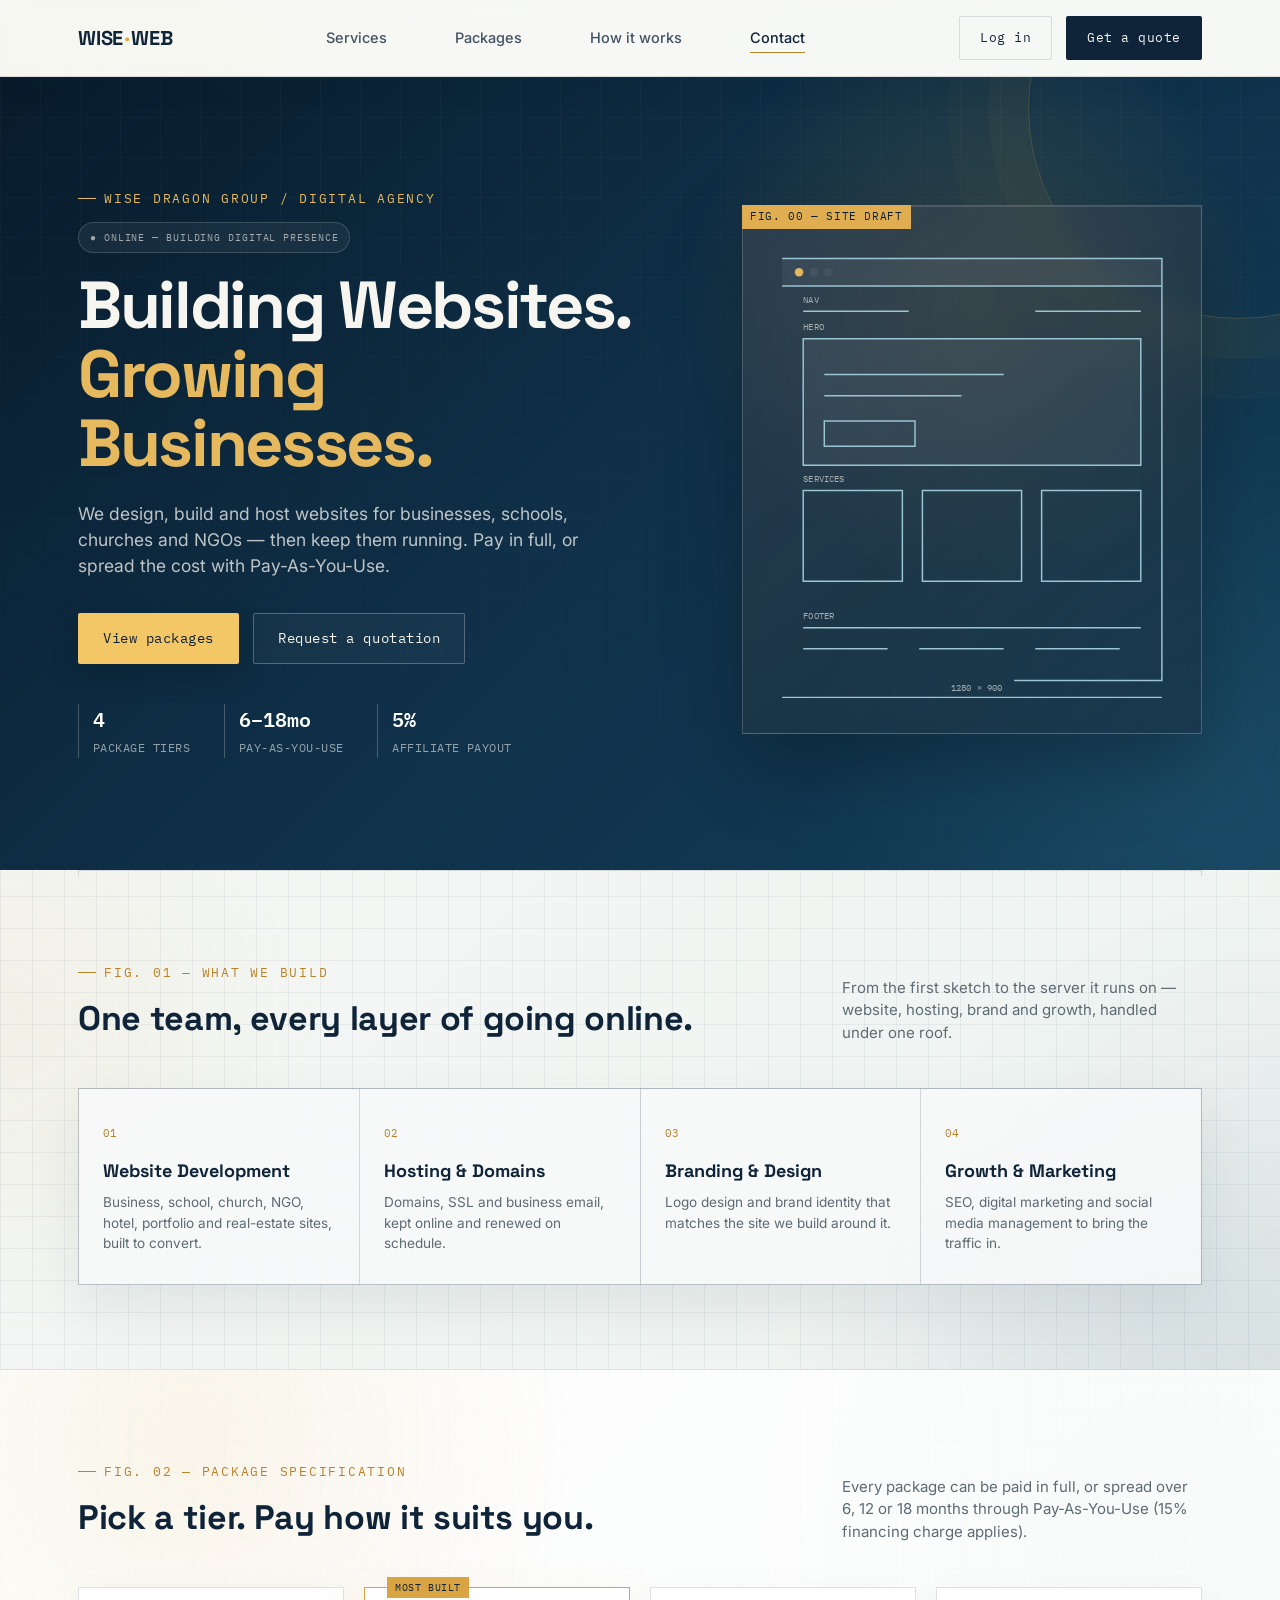
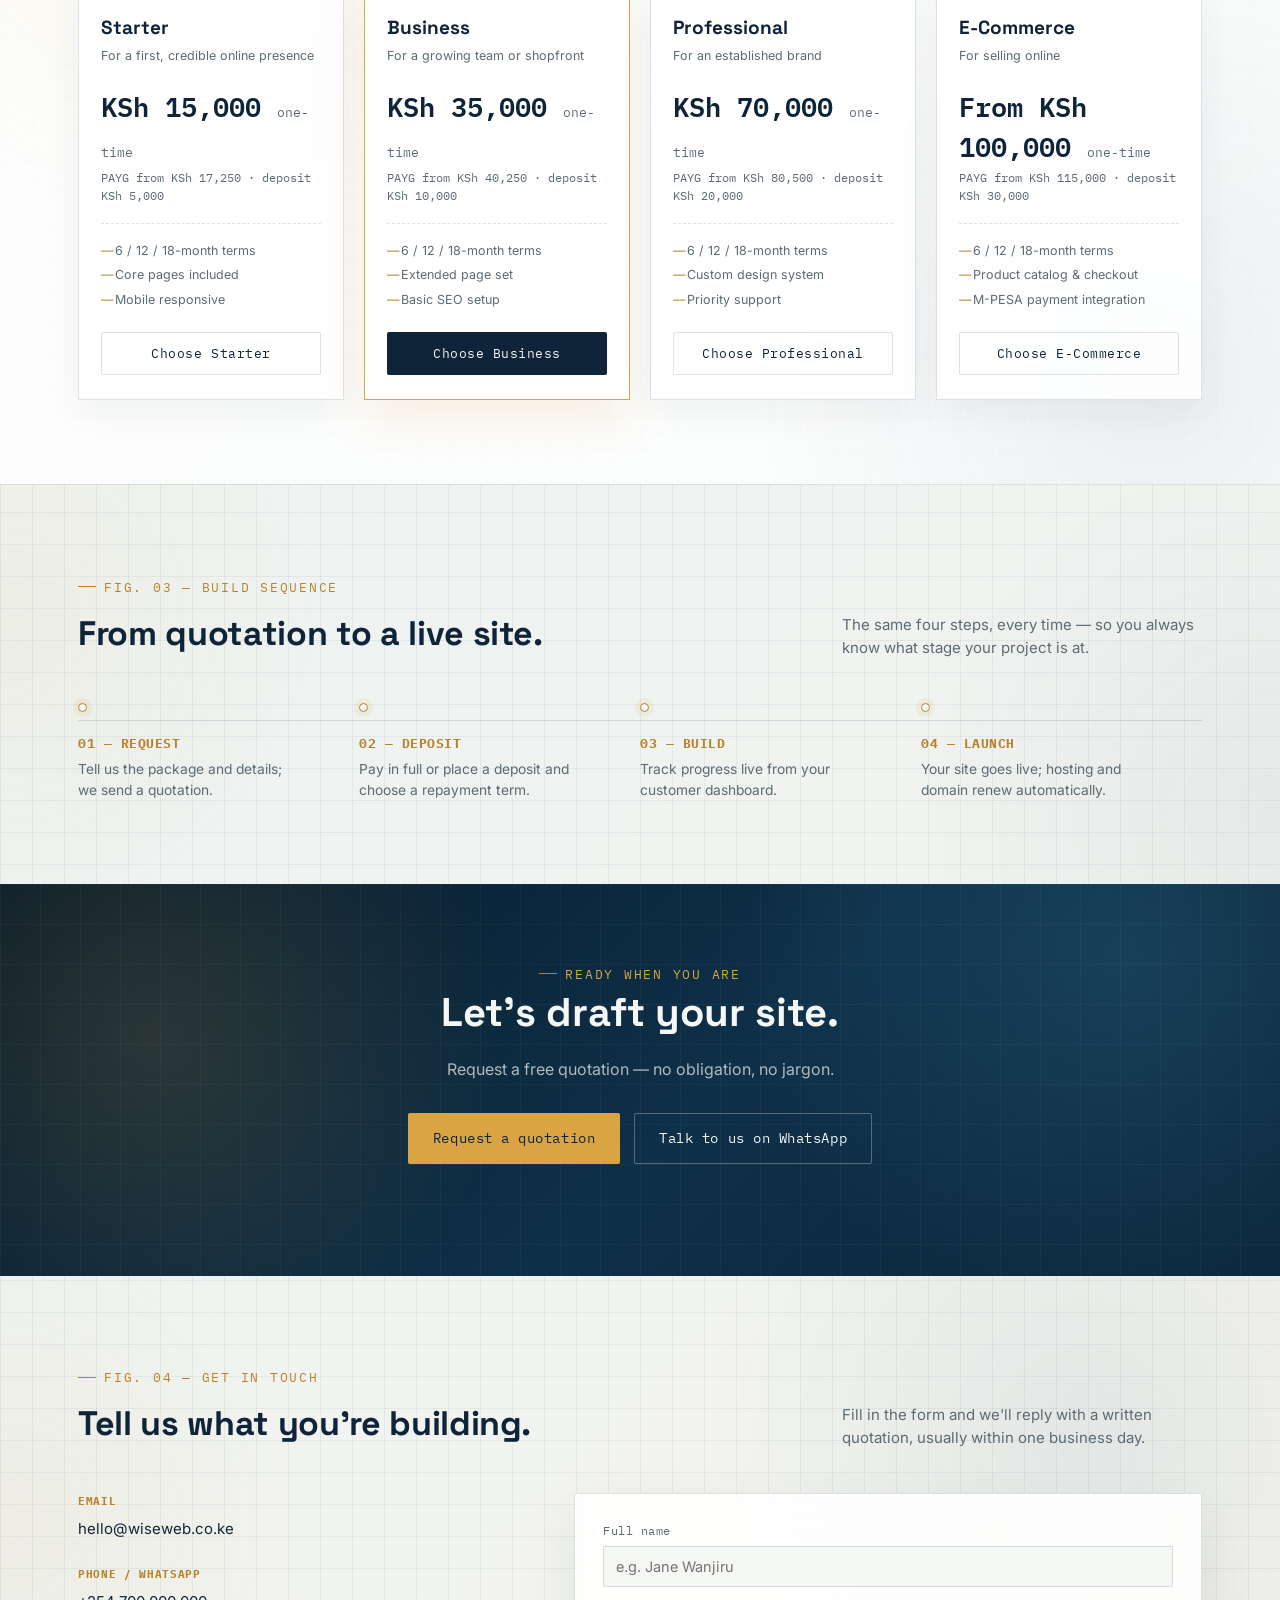
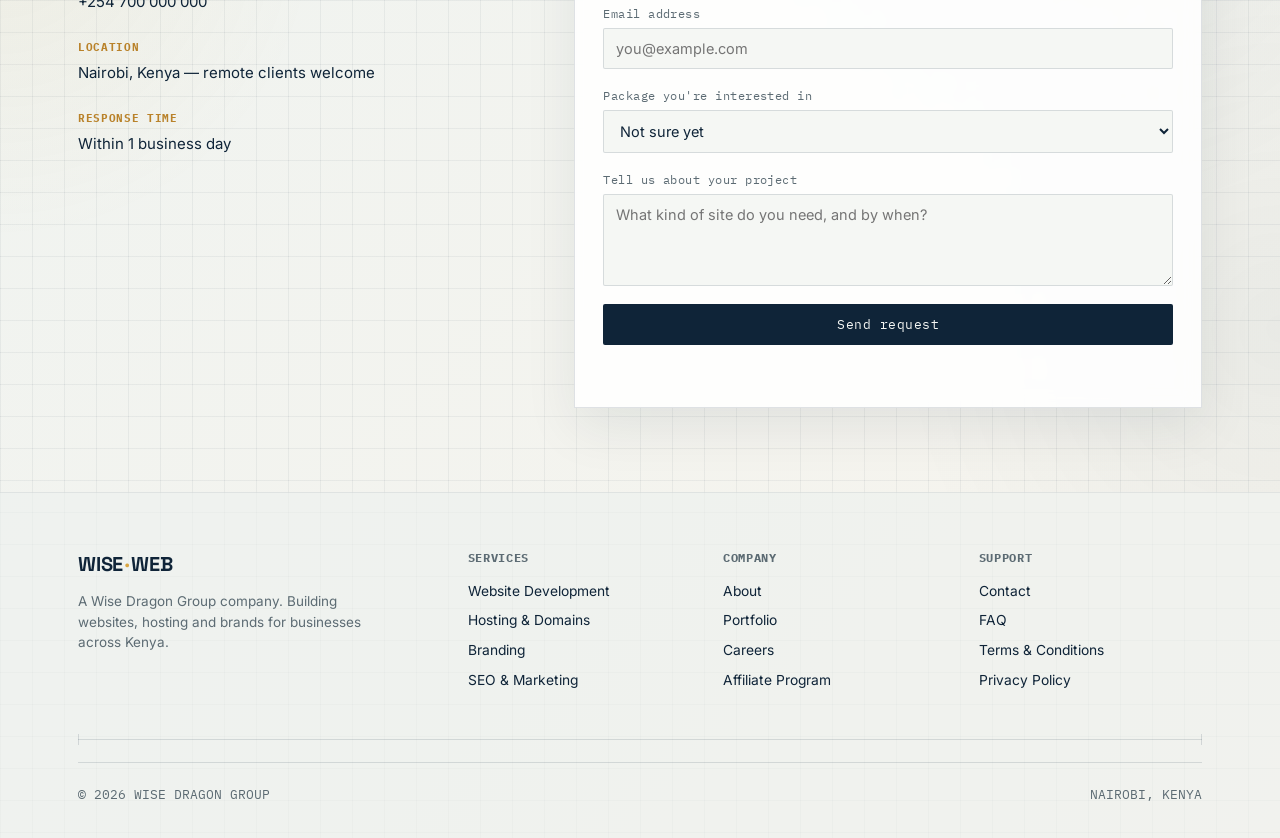
==== index.html @ f644ef97 "Initial WiseWeb website" ====
<!DOCTYPE html>
<html lang="en">
<head>
<meta charset="UTF-8">
<meta name="viewport" content="width=device-width, initial-scale=1.0">
<title>Wise Web — Building Websites. Growing Businesses.</title>
<meta name="description" content="Wise Web builds websites, hosting, branding and digital services for businesses, schools, churches and NGOs — with flexible Pay-As-You-Use plans.">
<meta name="theme-color" content="#0F2438">
<meta property="og:title" content="Wise Web — Building Websites. Growing Businesses.">
<meta property="og:description" content="Websites, hosting, branding and digital marketing — pay in full or spread the cost with Pay-As-You-Use.">
<meta property="og:type" content="website">
<link rel="icon" href="data:image/svg+xml,%3Csvg xmlns='http://www.w3.org/2000/svg' viewBox='0 0 32 32'%3E%3Crect width='32' height='32' fill='%230F2438'/%3E%3Ctext x='16' y='22' font-family='monospace' font-size='16' fill='%23D9A441' text-anchor='middle'%3EW%3C/text%3E%3C/svg%3E">
<link rel="preconnect" href="https://fonts.googleapis.com">
<link href="https://fonts.googleapis.com/css2?family=Space+Grotesk:wght@500;700&family=Inter:wght@400;500;600&family=IBM+Plex+Mono:wght@400;500;600&display=swap" rel="stylesheet">
<link rel="stylesheet" href="styles.css">
<style>
.hero-badge {
  display: inline-flex;
  align-items: center;
  gap: 8px;
  margin-top: 14px;
  padding: 7px 11px;
  border: 1px solid rgba(247,245,239,0.16);
  border-radius: 999px;
  background: rgba(255,255,255,0.055);
  color: rgba(247,245,239,0.62);
  font-family: var(--font-mono);
  font-size: 10px;
  letter-spacing: 0.09em;
}
.hero-badge::first-letter { color: #e6b95e; }
</style>
</head>
<body>

<a class="skip-link" href="#main">Skip to content</a>

<!-- ===================== NAV ===================== -->
<header class="nav">
  <div class="wrap">
    <a href="#" class="logo">WISE<span class="dot">·</span>WEB</a>
    <nav class="nav-links" id="navLinks">
      <a href="#services" data-nav>Services</a>
      <a href="#packages" data-nav>Packages</a>
      <a href="#process" data-nav>How it works</a>
      <a href="#contact" data-nav>Contact</a>
    </nav>
    <div style="display:flex; align-items:center; gap:14px;">
      <a href="auth/login.html" class="btn btn-ghost">Log in</a>

      <a href="#packages" class="btn btn-primary">Get a quote</a>
      <button class="nav-toggle" id="navToggle" aria-label="Open menu" aria-expanded="false"><span></span><span></span><span></span></button>
    </div>
  </div>
</header>

<main id="main">

<!-- ===================== HERO ===================== -->
<section class="hero">
  <div class="wrap">
    <div class="hero-copy">
      <span class="eyebrow">Wise Dragon Group / Digital Agency</span>
      <div class="hero-badge" aria-label="Wise Web digital agency">● ONLINE — BUILDING DIGITAL PRESENCE</div>
      <h1>Building Websites.<br><em>Growing Businesses.</em></h1>
      <p class="lede">We design, build and host websites for businesses, schools, churches and NGOs — then keep them running. Pay in full, or spread the cost with Pay-As-You-Use.</p>
      <div class="hero-ctas">
        <a href="#packages" class="btn btn-primary">View packages</a>
        <a href="#contact" class="btn btn-ghost">Request a quotation</a>
      </div>
      <div class="hero-stats">
        <div><span class="num">4</span><span class="lbl">PACKAGE TIERS</span></div>
        <div><span class="num">6–18mo</span><span class="lbl">PAY-AS-YOU-USE</span></div>
        <div><span class="num">5%</span><span class="lbl">AFFILIATE PAYOUT</span></div>
      </div>
    </div>

    <div class="blueprint">
      <span class="tag">FIG. 00 — SITE DRAFT</span>
      <svg viewBox="0 0 400 460" xmlns="http://www.w3.org/2000/svg">
        <!-- browser chrome -->
        <rect class="bp-fill" x="20" y="30" width="360" height="26" />
        <circle class="bp-accent" cx="36" cy="43" r="4" />
        <circle class="bp-fill" cx="50" cy="43" r="4" />
        <circle class="bp-fill" cx="64" cy="43" r="4" />
        <rect class="bp-line" x="20" y="30" width="360" height="400" />
        <line class="bp-line" x1="20" y1="56" x2="380" y2="56" />

        <!-- nav -->
        <line class="bp-line" x1="40" y1="80" x2="140" y2="80" />
        <line class="bp-line" x1="260" y1="80" x2="360" y2="80" />
        <text class="bp-label" x="40" y="72">NAV</text>

        <!-- hero block -->
        <rect class="bp-fill" x="40" y="106" width="320" height="120" />
        <rect class="bp-line" x="40" y="106" width="320" height="120" />
        <line class="bp-line" x1="60" y1="140" x2="230" y2="140" />
        <line class="bp-line" x1="60" y1="160" x2="190" y2="160" />
        <rect class="bp-line" x="60" y="184" width="86" height="24" />
        <text class="bp-label" x="40" y="98">HERO</text>

        <!-- three cards -->
        <rect class="bp-line" x="40" y="250" width="94" height="86" />
        <rect class="bp-line" x="153" y="250" width="94" height="86" />
        <rect class="bp-line" x="266" y="250" width="94" height="86" />
        <text class="bp-label" x="40" y="242">SERVICES</text>

        <!-- footer -->
        <line class="bp-line" x1="40" y1="380" x2="360" y2="380" />
        <line class="bp-line" x1="40" y1="400" x2="120" y2="400" />
        <line class="bp-line" x1="150" y1="400" x2="230" y2="400" />
        <line class="bp-line" x1="260" y1="400" x2="340" y2="400" />
        <text class="bp-label" x="40" y="372">FOOTER</text>

        <!-- dimension line -->
        <line class="bp-line" x1="20" y1="446" x2="380" y2="446" />
        <text class="bp-label" x="180" y="440">1280 × 900</text>
      </svg>
    </div>
  </div>
</section>

<div class="wrap"><div class="dim-line"></div></div>

<!-- ===================== SERVICES — FIG.01 ===================== -->
<section class="block" id="services">
  <div class="wrap">
    <div class="block-head">
      <div>
        <span class="eyebrow">FIG. 01 — What we build</span>
        <h2>One team, every layer of going online.</h2>
      </div>
      <p>From the first sketch to the server it runs on — website, hosting, brand and growth, handled under one roof.</p>
    </div>

    <div class="svc-grid">
      <div class="svc-card">
        <span class="idx">01</span>
        <h3>Website Development</h3>
        <p>Business, school, church, NGO, hotel, portfolio and real-estate sites, built to convert.</p>
      </div>
      <div class="svc-card">
        <span class="idx">02</span>
        <h3>Hosting & Domains</h3>
        <p>Domains, SSL and business email, kept online and renewed on schedule.</p>
      </div>
      <div class="svc-card">
        <span class="idx">03</span>
        <h3>Branding & Design</h3>
        <p>Logo design and brand identity that matches the site we build around it.</p>
      </div>
      <div class="svc-card">
        <span class="idx">04</span>
        <h3>Growth & Marketing</h3>
        <p>SEO, digital marketing and social media management to bring the traffic in.</p>
      </div>
    </div>
  </div>
</section>

<!-- ===================== PACKAGES — FIG.02 ===================== -->
<section class="block" id="packages" style="background:var(--paper-raised); border-top:1px solid var(--grid-line-strong); border-bottom:1px solid var(--grid-line-strong);">
  <div class="wrap">
    <div class="block-head">
      <div>
        <span class="eyebrow">FIG. 02 — Package specification</span>
        <h2>Pick a tier. Pay how it suits you.</h2>
      </div>
      <p>Every package can be paid in full, or spread over 6, 12 or 18 months through Pay-As-You-Use (15% financing charge applies).</p>
    </div>

    <div class="pkg-grid">
      <div class="pkg-card">
        <h3>Starter</h3>
        <p class="pkg-tagline">For a first, credible online presence</p>
        <div class="pkg-price">KSh 15,000 <small>one-time</small></div>
        <div class="pkg-payg">PAYG from KSh 17,250 · deposit KSh 5,000</div>
        <ul class="pkg-terms">
          <li>6 / 12 / 18-month terms</li>
          <li>Core pages included</li>
          <li>Mobile responsive</li>
        </ul>
        <a href="#contact" class="btn btn-ghost">Choose Starter</a>
      </div>

      <div class="pkg-card is-featured">
        <h3>Business</h3>
        <p class="pkg-tagline">For a growing team or shopfront</p>
        <div class="pkg-price">KSh 35,000 <small>one-time</small></div>
        <div class="pkg-payg">PAYG from KSh 40,250 · deposit KSh 10,000</div>
        <ul class="pkg-terms">
          <li>6 / 12 / 18-month terms</li>
          <li>Extended page set</li>
          <li>Basic SEO setup</li>
        </ul>
        <a href="#contact" class="btn btn-primary">Choose Business</a>
      </div>

      <div class="pkg-card">
        <h3>Professional</h3>
        <p class="pkg-tagline">For an established brand</p>
        <div class="pkg-price">KSh 70,000 <small>one-time</small></div>
        <div class="pkg-payg">PAYG from KSh 80,500 · deposit KSh 20,000</div>
        <ul class="pkg-terms">
          <li>6 / 12 / 18-month terms</li>
          <li>Custom design system</li>
          <li>Priority support</li>
        </ul>
        <a href="#contact" class="btn btn-ghost">Choose Professional</a>
      </div>

      <div class="pkg-card">
        <h3>E-Commerce</h3>
        <p class="pkg-tagline">For selling online</p>
        <div class="pkg-price">From KSh 100,000 <small>one-time</small></div>
        <div class="pkg-payg">PAYG from KSh 115,000 · deposit KSh 30,000</div>
        <ul class="pkg-terms">
          <li>6 / 12 / 18-month terms</li>
          <li>Product catalog & checkout</li>
          <li>M-PESA payment integration</li>
        </ul>
        <a href="#contact" class="btn btn-ghost">Choose E-Commerce</a>
      </div>
    </div>
  </div>
</section>

<!-- ===================== PROCESS — FIG.03 ===================== -->
<section class="block" id="process">
  <div class="wrap">
    <div class="block-head">
      <div>
        <span class="eyebrow">FIG. 03 — Build sequence</span>
        <h2>From quotation to a live site.</h2>
      </div>
      <p>The same four steps, every time — so you always know what stage your project is at.</p>
    </div>

    <div class="process">
      <div class="p-step">
        <div class="node"></div>
        <h4>01 — REQUEST</h4>
        <p>Tell us the package and details; we send a quotation.</p>
      </div>
      <div class="p-step">
        <div class="node"></div>
        <h4>02 — DEPOSIT</h4>
        <p>Pay in full or place a deposit and choose a repayment term.</p>
      </div>
      <div class="p-step">
        <div class="node"></div>
        <h4>03 — BUILD</h4>
        <p>Track progress live from your customer dashboard.</p>
      </div>
      <div class="p-step">
        <div class="node"></div>
        <h4>04 — LAUNCH</h4>
        <p>Your site goes live; hosting and domain renew automatically.</p>
      </div>
    </div>
  </div>
</section>

<!-- ===================== CTA BAND ===================== -->
<section class="cta-band">
  <div class="wrap">
    <span class="eyebrow" style="color:var(--gold);">Ready when you are</span>
    <h2>Let's draft your site.</h2>
    <p>Request a free quotation — no obligation, no jargon.</p>
    <div class="hero-ctas">
      <a href="#contact" class="btn btn-primary">Request a quotation</a>
      <a href="https://wa.me/254700000000" class="btn btn-ghost" target="_blank" rel="noopener">Talk to us on WhatsApp</a>
    </div>
  </div>
</section>

<!-- ===================== CONTACT — FIG.04 ===================== -->
<section class="block" id="contact">
  <div class="wrap">
    <div class="block-head">
      <div>
        <span class="eyebrow">FIG. 04 — Get in touch</span>
        <h2>Tell us what you're building.</h2>
      </div>
      <p>Fill in the form and we'll reply with a written quotation, usually within one business day.</p>
    </div>

    <div class="contact-grid">
      <div class="contact-info">
        <div class="info-row">
          <h5>EMAIL</h5>
          <a href="mailto:hello@wiseweb.co.ke">hello@wiseweb.co.ke</a>
        </div>
        <div class="info-row">
          <h5>PHONE / WHATSAPP</h5>
          <a href="tel:+254700000000">+254 700 000 000</a>
        </div>
        <div class="info-row">
          <h5>LOCATION</h5>
          <p>Nairobi, Kenya — remote clients welcome</p>
        </div>
        <div class="info-row">
          <h5>RESPONSE TIME</h5>
          <p>Within 1 business day</p>
        </div>
      </div>

      <form class="contact-form" id="contactForm" novalidate>
        <div class="field">
          <label for="name">Full name</label>
          <input type="text" id="name" name="name" placeholder="e.g. Jane Wanjiru" required autocomplete="name">
        </div>
        <div class="field">
          <label for="email">Email address</label>
          <input type="email" id="email" name="email" placeholder="you@example.com" required autocomplete="email">
        </div>
        <div class="field">
          <label for="package">Package you're interested in</label>
          <select id="package" name="package">
            <option value="">Not sure yet</option>
            <option>Starter</option>
            <option>Business</option>
            <option>Professional</option>
            <option>E-Commerce</option>
          </select>
        </div>
        <div class="field">
          <label for="message">Tell us about your project</label>
          <textarea id="message" name="message" placeholder="What kind of site do you need, and by when?" rows="4" required></textarea>
        </div>
        <button type="submit" class="btn btn-primary" style="width:100%; justify-content:center;">Send request</button>
        <p class="form-note" id="formNote" role="status" aria-live="polite"></p>
      </form>
    </div>
  </div>
</section>

</main>

<!-- ===================== FOOTER ===================== -->
<footer>
  <div class="wrap">
    <div class="foot-grid">
      <div class="foot-brand">
        <a href="#" class="logo">WISE<span class="dot">·</span>WEB</a>
        <p>A Wise Dragon Group company. Building websites, hosting and brands for businesses across Kenya.</p>
      </div>
      <div class="foot-col">
        <h5>SERVICES</h5>
        <ul>
          <li><a href="#services">Website Development</a></li>
          <li><a href="#services">Hosting & Domains</a></li>
          <li><a href="#services">Branding</a></li>
          <li><a href="#services">SEO & Marketing</a></li>
        </ul>
      </div>
      <div class="foot-col">
        <h5>COMPANY</h5>
        <ul>
          <li><a href="#">About</a></li>
          <li><a href="#">Portfolio</a></li>
          <li><a href="#">Careers</a></li>
          <li><a href="#">Affiliate Program</a></li>
        </ul>
      </div>
      <div class="foot-col">
        <h5>SUPPORT</h5>
        <ul>
          <li><a href="#contact">Contact</a></li>
          <li><a href="#">FAQ</a></li>
          <li><a href="#">Terms & Conditions</a></li>
          <li><a href="#">Privacy Policy</a></li>
        </ul>
      </div>
    </div>
    <div class="dim-line"></div>
    <div class="foot-bottom" style="margin-top:22px;">
      <span>© <span id="year">2026</span> WISE DRAGON GROUP</span>
      <span>NAIROBI, KENYA</span>
    </div>
  </div>
</footer>

<script src="script.js"></script>
</body>
</html>
---- styles.css ----
/* ==========================================================================
   Wise Web — Design Tokens
   Concept: the agency's own promise ("Building Websites") rendered as a
   literal architectural blueprint — grid paper, dimension lines, drafting
   annotations. Numbered FIG. markers are load-bearing here: they label the
   actual build sequence a client goes through, not decoration.
   ========================================================================== */

:root {
  --ink: #0F2438;
  --blueprint: #1B4965;
  --paper: #F7F5EF;
  --paper-raised: #FFFFFF;
  --grid-line: rgba(15, 36, 56, 0.09);
  --grid-line-strong: rgba(15, 36, 56, 0.16);
  --gold: #D9A441;
  --gold-deep: #B9822A;
  --slate: #5C6B73;

  --font-display: 'Space Grotesk', 'Segoe UI', sans-serif;
  --font-body: 'Inter', 'Segoe UI', sans-serif;
  --font-mono: 'IBM Plex Mono', 'Courier New', monospace;

  --max-w: 1180px;
  --radius: 2px;
}

* { box-sizing: border-box; margin: 0; padding: 0; }

html { scroll-behavior: smooth; }

body {
  font-family: var(--font-body);
  color: var(--ink);
  background:
    linear-gradient(var(--grid-line) 1px, transparent 1px) 0 0 / 32px 32px,
    linear-gradient(90deg, var(--grid-line) 1px, transparent 1px) 0 0 / 32px 32px,
    var(--paper);
  line-height: 1.5;
  -webkit-font-smoothing: antialiased;
}

@media (prefers-reduced-motion: reduce) {
  html { scroll-behavior: auto; }
  * { animation-duration: 0.01ms !important; animation-iteration-count: 1 !important; transition-duration: 0.01ms !important; }
}

a { color: inherit; text-decoration: none; }
img, svg { display: block; max-width: 100%; }

:focus-visible {
  outline: 2px solid var(--gold-deep);
  outline-offset: 2px;
}

.skip-link {
  position: absolute;
  left: 12px;
  top: -60px;
  background: var(--ink);
  color: var(--paper);
  padding: 10px 16px;
  font-family: var(--font-mono);
  font-size: 13px;
  z-index: 100;
  transition: top 0.2s ease;
}
.skip-link:focus { top: 12px; }

.wrap {
  max-width: var(--max-w);
  margin: 0 auto;
  padding: 0 28px;
}

/* --- eyebrow / mono labels ------------------------------------------- */
.eyebrow {
  font-family: var(--font-mono);
  font-size: 12.5px;
  letter-spacing: 0.14em;
  text-transform: uppercase;
  color: var(--gold-deep);
  display: inline-flex;
  align-items: center;
  gap: 8px;
}
.eyebrow::before {
  content: "";
  width: 18px;
  height: 1px;
  background: var(--gold-deep);
}

/* --- dimension-line divider -------------------------------------------
   Standing in for a plain <hr>: a drafting dimension line with tick marks,
   used only between real section boundaries.
------------------------------------------------------------------------- */
.dim-line {
  position: relative;
  height: 1px;
  background: var(--grid-line-strong);
  margin: 0 auto;
}
.dim-line::before, .dim-line::after {
  content: "";
  position: absolute;
  top: -5px;
  width: 1px;
  height: 11px;
  background: var(--grid-line-strong);
}
.dim-line::before { left: 0; }
.dim-line::after { right: 0; }

/* ==========================================================================
   Nav
   ========================================================================== */
.nav {
  position: sticky;
  top: 0;
  z-index: 50;
  background: rgba(247, 245, 239, 0.88);
  backdrop-filter: blur(8px);
  border-bottom: 1px solid var(--grid-line-strong);
}
.nav .wrap {
  display: flex;
  align-items: center;
  justify-content: space-between;
  height: 76px;
}
.logo {
  font-family: var(--font-display);
  font-weight: 700;
  font-size: 20px;
  letter-spacing: -0.01em;
  display: flex;
  align-items: baseline;
  gap: 2px;
}
.logo .dot { color: var(--gold); }

.nav-links {
  display: flex;
  gap: 34px;
  font-size: 14.5px;
  font-weight: 500;
}
.nav-links a {
  position: relative;
  padding: 4px 0;
  color: var(--ink);
  opacity: 0.78;
  transition: opacity 0.2s ease;
}
.nav-links a:not(:last-child) { margin-right: 34px; }
.nav-links a:hover { opacity: 1; }
.nav-links a::after {
  content: "";
  position: absolute;
  left: 0; bottom: 0;
  width: 0%;
  height: 1px;
  background: var(--gold-deep);
  transition: width 0.25s ease;
}
.nav-links a:hover::after { width: 100%; }
.nav-links a.is-active { opacity: 1; }
.nav-links a.is-active::after { width: 100%; }

.btn {
  font-family: var(--font-mono);
  font-size: 13px;
  letter-spacing: 0.04em;
  padding: 11px 20px;
  border-radius: var(--radius);
  display: inline-flex;
  align-items: center;
  gap: 8px;
  cursor: pointer;
  border: 1px solid transparent;
  transition: transform 0.18s ease, background 0.18s ease, border-color 0.18s ease;
}
.btn-primary {
  background: var(--ink);
  color: var(--paper);
}
.btn-primary:hover { background: var(--blueprint); transform: translateY(-1px); }
.btn-ghost {
  border-color: var(--grid-line-strong);
  color: var(--ink);
}
.btn-ghost:hover { border-color: var(--ink); }

.nav-toggle {
  display: none;
  flex-direction: column;
  gap: 4px;
  background: none;
  border: none;
  cursor: pointer;
  padding: 8px;
}
.nav-toggle span {
  width: 20px;
  height: 1.5px;
  background: var(--ink);
  transition: transform 0.25s ease, opacity 0.2s ease;
}
.nav-toggle.is-open span:nth-child(1) { transform: translateY(5.5px) rotate(45deg); }
.nav-toggle.is-open span:nth-child(2) { opacity: 0; }
.nav-toggle.is-open span:nth-child(3) { transform: translateY(-5.5px) rotate(-45deg); }

@media (max-width: 640px) {
  .nav-links.is-open {
    display: flex !important;
    flex-direction: column;
    position: absolute;
    top: 76px; left: 0; right: 0;
    background: var(--paper);
    padding: 20px 28px;
    border-bottom: 1px solid var(--grid-line-strong);
  }
  .nav-links.is-open a:not(:last-child) { margin-right: 0; margin-bottom: 16px; }
}

/* ==========================================================================
   Hero — the signature element
   ========================================================================== */
.hero {
  padding: 88px 0 96px;
  position: relative;
  overflow: hidden;
}
.hero .wrap {
  display: grid;
  grid-template-columns: 1fr 460px;
  gap: 56px;
  align-items: center;
}
.hero-copy h1 {
  font-family: var(--font-display);
  font-weight: 700;
  font-size: clamp(38px, 4.6vw, 60px);
  line-height: 1.04;
  letter-spacing: -0.015em;
  margin: 18px 0 22px;
}
.hero-copy h1 em {
  font-style: normal;
  color: var(--gold-deep);
  position: relative;
}
.hero-copy p.lede {
  font-size: 17.5px;
  color: var(--slate);
  max-width: 46ch;
  margin-bottom: 34px;
}
.hero-ctas { display: flex; gap: 14px; margin-bottom: 40px; flex-wrap: wrap; }
.hero-ctas .btn { padding: 14px 24px; font-size: 13.5px; }

.hero-stats {
  display: flex;
  gap: 34px;
  font-family: var(--font-mono);
}
.hero-stats div { border-left: 1px solid var(--grid-line-strong); padding-left: 14px; }
.hero-stats .num { font-size: 20px; font-weight: 600; color: var(--ink); display: block; }
.hero-stats .lbl { font-size: 11.5px; color: var(--slate); letter-spacing: 0.04em; }

/* --- blueprint diagram --- */
.blueprint {
  position: relative;
  aspect-ratio: 4 / 4.6;
  border: 1px solid var(--grid-line-strong);
  background: var(--paper-raised);
  padding: 18px;
}
.blueprint .tag {
  position: absolute;
  top: -1px; left: -1px;
  background: var(--ink);
  color: var(--paper);
  font-family: var(--font-mono);
  font-size: 10.5px;
  padding: 4px 8px;
  letter-spacing: 0.06em;
}
.blueprint svg { width: 100%; height: 100%; }
.bp-line {
  fill: none;
  stroke: var(--blueprint);
  stroke-width: 1.4;
  stroke-dasharray: 900;
  stroke-dashoffset: 900;
  animation: draw 2.6s ease forwards 0.3s;
}
.bp-fill { fill: var(--grid-line); }
.bp-label {
  font-family: var(--font-mono);
  font-size: 8.4px;
  fill: var(--slate);
  letter-spacing: 0.02em;
}
.bp-accent { fill: var(--gold); opacity: 0; animation: fadeIn 0.6s ease forwards 2.4s; }
@keyframes draw { to { stroke-dashoffset: 0; } }
@keyframes fadeIn { to { opacity: 1; } }

/* ==========================================================================
   Section shell
   ========================================================================== */
section.block { padding: 84px 0; }
.block-head {
  display: flex;
  justify-content: space-between;
  align-items: flex-end;
  margin-bottom: 44px;
  gap: 24px;
  flex-wrap: wrap;
}
.block-head h2 {
  font-family: var(--font-display);
  font-weight: 700;
  font-size: clamp(26px, 3vw, 34px);
  margin-top: 12px;
  letter-spacing: -0.01em;
}
.block-head p {
  color: var(--slate);
  max-width: 40ch;
  font-size: 15px;
}

/* ==========================================================================
   Services — FIG. 01
   ========================================================================== */
.svc-grid {
  display: grid;
  grid-template-columns: repeat(4, 1fr);
  gap: 1px;
  background: var(--grid-line-strong);
  border: 1px solid var(--grid-line-strong);
}
.svc-card {
  background: var(--paper-raised);
  padding: 30px 24px;
  position: relative;
  transition: background 0.2s ease;
}
.svc-card:hover { background: var(--paper); }
.svc-card .idx {
  font-family: var(--font-mono);
  font-size: 11px;
  color: var(--gold-deep);
}
.svc-card h3 {
  font-family: var(--font-display);
  font-size: 18px;
  margin: 14px 0 8px;
}
.svc-card p { font-size: 13.6px; color: var(--slate); }

/* ==========================================================================
   Packages — FIG. 02 (spec-sheet cards)
   ========================================================================== */
.pkg-grid {
  display: grid;
  grid-template-columns: repeat(4, 1fr);
  gap: 20px;
}
.pkg-card {
  background: var(--paper-raised);
  border: 1px solid var(--grid-line-strong);
  padding: 26px 22px 24px;
  position: relative;
}
.pkg-card.is-featured { border-color: var(--gold); }
.pkg-card.is-featured::before {
  content: "MOST BUILT";
  position: absolute;
  top: -11px; left: 22px;
  background: var(--gold);
  color: var(--ink);
  font-family: var(--font-mono);
  font-size: 10px;
  letter-spacing: 0.06em;
  padding: 3px 8px;
}
.pkg-card h3 {
  font-family: var(--font-display);
  font-size: 19px;
  margin-bottom: 4px;
}
.pkg-tagline { font-size: 12.5px; color: var(--slate); margin-bottom: 20px; }
.pkg-price {
  font-family: var(--font-mono);
  font-size: 27px;
  font-weight: 600;
  margin-bottom: 2px;
}
.pkg-price small { font-size: 13px; font-weight: 400; color: var(--slate); }
.pkg-payg {
  font-family: var(--font-mono);
  font-size: 12px;
  color: var(--slate);
  margin-bottom: 18px;
  padding-bottom: 18px;
  border-bottom: 1px dashed var(--grid-line-strong);
}
.pkg-terms { font-size: 12.5px; color: var(--slate); margin-bottom: 22px; }
.pkg-terms li { list-style: none; padding-left: 14px; position: relative; margin-bottom: 6px; }
.pkg-terms li::before { content: "—"; position: absolute; left: 0; color: var(--gold-deep); }
.pkg-card .btn { width: 100%; justify-content: center; }

/* ==========================================================================
   Process — FIG. 03 (dimension-line steps; order is real here)
   ========================================================================== */
.process {
  display: flex;
  position: relative;
}
.process::before {
  content: "";
  position: absolute;
  top: 17px; left: 0; right: 0;
  height: 1px;
  background: var(--grid-line-strong);
}
.p-step {
  flex: 1;
  padding: 0 20px 0 0;
  position: relative;
}
.p-step .node {
  width: 9px; height: 9px;
  border: 1.5px solid var(--gold-deep);
  background: var(--paper);
  border-radius: 50%;
  margin-bottom: 22px;
  position: relative;
  z-index: 2;
}
.p-step h4 {
  font-family: var(--font-mono);
  font-size: 12.5px;
  letter-spacing: 0.04em;
  color: var(--gold-deep);
  margin-bottom: 6px;
}
.p-step p { font-size: 13.8px; color: var(--slate); max-width: 24ch; }

/* ==========================================================================
   CTA banner
   ========================================================================== */
.cta-band {
  background: var(--ink);
  color: var(--paper);
  padding: 72px 0;
  position: relative;
  overflow: hidden;
}
.cta-band::before {
  content: "";
  position: absolute; inset: 0;
  background:
    linear-gradient(rgba(255,255,255,0.045) 1px, transparent 1px) 0 0 / 32px 32px,
    linear-gradient(90deg, rgba(255,255,255,0.045) 1px, transparent 1px) 0 0 / 32px 32px;
}
.cta-band .wrap { position: relative; text-align: center; }
.cta-band h2 {
  font-family: var(--font-display);
  font-size: clamp(28px, 3.4vw, 40px);
  margin-bottom: 14px;
}
.cta-band p { color: rgba(247,245,239,0.7); margin-bottom: 32px; }
.cta-band .btn-primary { background: var(--gold); color: var(--ink); }
.cta-band .btn-primary:hover { background: #ECC576; }
.cta-band .btn-ghost { border-color: rgba(247,245,239,0.3); color: var(--paper); }
.cta-band .btn-ghost:hover { border-color: var(--paper); }
.cta-band .hero-ctas { justify-content: center; }

/* ==========================================================================
   Scroll reveal (class added by JS only — content is visible by default
   for anyone without JS, and prefers-reduced-motion is respected globally)
   ========================================================================== */
.reveal {
  opacity: 0;
  transform: translateY(18px);
  transition: opacity 0.6s ease, transform 0.6s ease;
}
.reveal.in-view {
  opacity: 1;
  transform: translateY(0);
}

/* ==========================================================================
   Contact — FIG. 04
   ========================================================================== */
.contact-grid {
  display: grid;
  grid-template-columns: 1fr 1.4fr;
  gap: 48px;
}
.contact-info { display: flex; flex-direction: column; gap: 26px; }
.info-row h5 {
  font-family: var(--font-mono);
  font-size: 11px;
  letter-spacing: 0.06em;
  color: var(--gold-deep);
  margin-bottom: 6px;
}
.info-row a, .info-row p { font-size: 15px; }
.info-row a:hover { color: var(--gold-deep); }

.contact-form {
  background: var(--paper-raised);
  border: 1px solid var(--grid-line-strong);
  padding: 28px;
  display: flex;
  flex-direction: column;
  gap: 18px;
}
.field { display: flex; flex-direction: column; gap: 6px; }
.field label {
  font-family: var(--font-mono);
  font-size: 11.5px;
  letter-spacing: 0.04em;
  color: var(--slate);
}
.field input, .field select, .field textarea {
  font-family: var(--font-body);
  font-size: 14.5px;
  color: var(--ink);
  background: var(--paper);
  border: 1px solid var(--grid-line-strong);
  border-radius: var(--radius);
  padding: 11px 12px;
  resize: vertical;
}
.field input:focus, .field select:focus, .field textarea:focus {
  border-color: var(--gold-deep);
  outline: none;
}
.field input:invalid:not(:placeholder-shown) { border-color: #C0553F; }
.form-note {
  font-family: var(--font-mono);
  font-size: 12.5px;
  color: var(--slate);
  min-height: 16px;
}
.form-note.is-success { color: #3F7A52; }
.form-note.is-error { color: #C0553F; }

@media (max-width: 780px) {
  .contact-grid { grid-template-columns: 1fr; }
}

/* ==========================================================================
   Footer
   ========================================================================== */
footer { padding: 56px 0 34px; }
.foot-grid {
  display: grid;
  grid-template-columns: 1.6fr repeat(3, 1fr);
  gap: 32px;
  padding-bottom: 40px;
}
.foot-brand .logo { margin-bottom: 12px; }
.foot-brand p { font-size: 13.5px; color: var(--slate); max-width: 32ch; }
.foot-col h5 {
  font-family: var(--font-mono);
  font-size: 11.5px;
  letter-spacing: 0.06em;
  color: var(--slate);
  margin-bottom: 14px;
}
.foot-col ul { list-style: none; }
.foot-col li { margin-bottom: 9px; font-size: 13.8px; }
.foot-col a:hover { color: var(--gold-deep); }
.foot-bottom {
  padding-top: 22px;
  border-top: 1px solid var(--grid-line-strong);
  display: flex;
  justify-content: space-between;
  font-size: 12.5px;
  color: var(--slate);
  font-family: var(--font-mono);
  flex-wrap: wrap;
  gap: 10px;
}

/* ==========================================================================
   Responsive
   ========================================================================== */
@media (max-width: 900px) {
  .hero .wrap { grid-template-columns: 1fr; }
  .blueprint { max-width: 380px; }
  .svc-grid { grid-template-columns: repeat(2, 1fr); }
  .pkg-grid { grid-template-columns: repeat(2, 1fr); }
  .process { flex-direction: column; gap: 26px; }
  .process::before { display: none; }
  .foot-grid { grid-template-columns: repeat(2, 1fr); }
}

@media (max-width: 640px) {
  .nav-links, .nav .btn-ghost { display: none; }
  .nav-toggle { display: flex; }
  .svc-grid { grid-template-columns: 1fr; }
  .pkg-grid { grid-template-columns: 1fr; }
  .hero-stats { flex-wrap: wrap; row-gap: 14px; }
  .foot-grid { grid-template-columns: 1fr; }
  .foot-bottom { flex-direction: column; }
}


/* ==========================================================================
   VISUAL UPGRADE — premium background treatment
   Keeps the blueprint identity, but adds depth, glow and stronger contrast.
   ========================================================================== */

:root {
  --paper: #f5f7f4;
  --paper-raised: rgba(255, 255, 255, 0.88);
  --grid-line: rgba(15, 36, 56, 0.065);
  --grid-line-strong: rgba(15, 36, 56, 0.13);
}

/* Layered background instead of a flat grid */
body {
  background:
    radial-gradient(circle at 8% 4%, rgba(217, 164, 65, 0.12), transparent 25rem),
    radial-gradient(circle at 92% 38%, rgba(27, 73, 101, 0.10), transparent 28rem),
    linear-gradient(rgba(15, 36, 56, 0.055) 1px, transparent 1px) 0 0 / 32px 32px,
    linear-gradient(90deg, rgba(15, 36, 56, 0.055) 1px, transparent 1px) 0 0 / 32px 32px,
    linear-gradient(135deg, #f8f9f6 0%, #eef3f1 48%, #f7f4ed 100%);
}

/* Make the navigation feel like frosted glass */
.nav {
  background: rgba(248, 249, 246, 0.76);
  backdrop-filter: blur(16px) saturate(140%);
  -webkit-backdrop-filter: blur(16px) saturate(140%);
  box-shadow: 0 8px 30px rgba(15, 36, 56, 0.06);
}

/* Stronger, more modern hero */
.hero {
  padding: 104px 0 112px;
  background:
    radial-gradient(circle at 76% 28%, rgba(217, 164, 65, 0.18), transparent 18rem),
    radial-gradient(circle at 95% 90%, rgba(57, 126, 155, 0.22), transparent 25rem),
    linear-gradient(135deg, #081b2b 0%, #0f3048 48%, #123d58 100%);
  color: #f7f5ef;
  isolation: isolate;
}

.hero::before {
  content: "";
  position: absolute;
  inset: 0;
  z-index: -1;
  opacity: 0.42;
  background:
    linear-gradient(rgba(255,255,255,0.055) 1px, transparent 1px) 0 0 / 40px 40px,
    linear-gradient(90deg, rgba(255,255,255,0.055) 1px, transparent 1px) 0 0 / 40px 40px;
  mask-image: linear-gradient(to bottom, black, transparent 92%);
}

.hero::after {
  content: "";
  position: absolute;
  width: 420px;
  height: 420px;
  right: -170px;
  top: -180px;
  border: 1px solid rgba(217,164,65,0.24);
  border-radius: 50%;
  box-shadow:
    0 0 0 40px rgba(217,164,65,0.035),
    0 0 0 80px rgba(217,164,65,0.025);
  z-index: -1;
}

.hero-copy h1 {
  font-size: clamp(42px, 5.2vw, 68px);
  letter-spacing: -0.035em;
}

.hero-copy h1 em {
  color: #e6b95e;
}

.hero-copy p.lede {
  color: rgba(247,245,239,0.76);
}

.hero-stats div {
  border-left-color: rgba(247,245,239,0.24);
}

.hero-stats .num { color: #fff; }
.hero-stats .lbl { color: rgba(247,245,239,0.58); }

.hero .eyebrow {
  color: #e6b95e;
}
.hero .eyebrow::before { background: #e6b95e; }

.hero .btn-primary {
  background: #f4c766;
  color: #0b2031;
  box-shadow: 0 10px 30px rgba(0,0,0,0.18);
}
.hero .btn-primary:hover {
  background: #ffd77f;
  transform: translateY(-2px);
}

.hero .btn-ghost {
  border-color: rgba(247,245,239,0.28);
  color: #f7f5ef;
  background: rgba(255,255,255,0.035);
}
.hero .btn-ghost:hover {
  border-color: rgba(247,245,239,0.65);
  background: rgba(255,255,255,0.07);
}

/* Glassy blueprint panel */
.blueprint {
  border-color: rgba(255,255,255,0.20);
  background:
    linear-gradient(145deg, rgba(255,255,255,0.12), rgba(255,255,255,0.035)),
    rgba(4, 18, 30, 0.38);
  box-shadow:
    0 30px 70px rgba(0,0,0,0.25),
    inset 0 1px 0 rgba(255,255,255,0.12);
  backdrop-filter: blur(10px);
  -webkit-backdrop-filter: blur(10px);
}

.blueprint .tag {
  background: #e0ae50;
  color: #0b2031;
}

.bp-line { stroke: #9bc4d4; }
.bp-fill { fill: rgba(255,255,255,0.055); }
.bp-label { fill: rgba(247,245,239,0.62); }
.bp-accent { fill: #e6b95e; }

/* Sections gain subtle depth while retaining the clean blueprint look */
section.block {
  position: relative;
}

section.block:not(#packages)::before {
  content: "";
  position: absolute;
  inset: 0;
  pointer-events: none;
  background:
    radial-gradient(circle at 0% 30%, rgba(217,164,65,0.07), transparent 20rem),
    radial-gradient(circle at 100% 80%, rgba(27,73,101,0.055), transparent 24rem);
}

#services .svc-grid {
  box-shadow: 0 24px 55px rgba(15,36,56,0.08);
}

.svc-card {
  background: rgba(255,255,255,0.82);
  backdrop-filter: blur(6px);
  transition: transform 0.25s ease, background 0.25s ease, box-shadow 0.25s ease;
}

.svc-card:hover {
  background: rgba(255,255,255,0.98);
  transform: translateY(-5px);
  box-shadow: 0 18px 35px rgba(15,36,56,0.10);
}

/* Package section gets a soft spotlight rather than a flat white strip */
#packages {
  background:
    radial-gradient(circle at 15% 10%, rgba(217,164,65,0.10), transparent 24rem),
    radial-gradient(circle at 90% 85%, rgba(27,73,101,0.08), transparent 25rem),
    rgba(255,255,255,0.82) !important;
}

.pkg-card {
  background: rgba(255,255,255,0.90);
  box-shadow: 0 12px 35px rgba(15,36,56,0.055);
  transition: transform 0.25s ease, box-shadow 0.25s ease, border-color 0.25s ease;
}

.pkg-card:hover {
  transform: translateY(-6px);
  box-shadow: 0 22px 45px rgba(15,36,56,0.11);
}

.pkg-card.is-featured {
  box-shadow: 0 18px 45px rgba(217,164,65,0.15);
}

/* Process gets a little more visual structure */
.process .p-step {
  transition: transform 0.25s ease;
}
.process .p-step:hover { transform: translateY(-4px); }

.p-step .node {
  box-shadow: 0 0 0 5px rgba(217,164,65,0.10);
}

/* Premium CTA background */
.cta-band {
  background:
    radial-gradient(circle at 12% 40%, rgba(217,164,65,0.16), transparent 22rem),
    radial-gradient(circle at 88% 20%, rgba(66,145,177,0.20), transparent 24rem),
    linear-gradient(135deg, #071a2a 0%, #0e3048 55%, #0b263b 100%);
}

.cta-band::before {
  opacity: 0.8;
  background:
    linear-gradient(rgba(255,255,255,0.045) 1px, transparent 1px) 0 0 / 40px 40px,
    linear-gradient(90deg, rgba(255,255,255,0.045) 1px, transparent 1px) 0 0 / 40px 40px;
}

/* Contact area */
#contact {
  background:
    radial-gradient(circle at 85% 20%, rgba(27,73,101,0.07), transparent 24rem),
    transparent;
}

.contact-form {
  background: rgba(255,255,255,0.88);
  box-shadow: 0 20px 50px rgba(15,36,56,0.08);
  backdrop-filter: blur(8px);
}

/* Footer separation */
footer {
  background: rgba(238,242,239,0.62);
  border-top: 1px solid rgba(15,36,56,0.07);
}

/* Better mobile hero spacing */
@media (max-width: 640px) {
  .hero {
    padding: 72px 0 78px;
  }

  .hero-copy h1 {
    font-size: clamp(38px, 12vw, 52px);
  }

  .blueprint {
    margin-top: 12px;
  }

  .hero-stats {
    gap: 18px;
  }
}
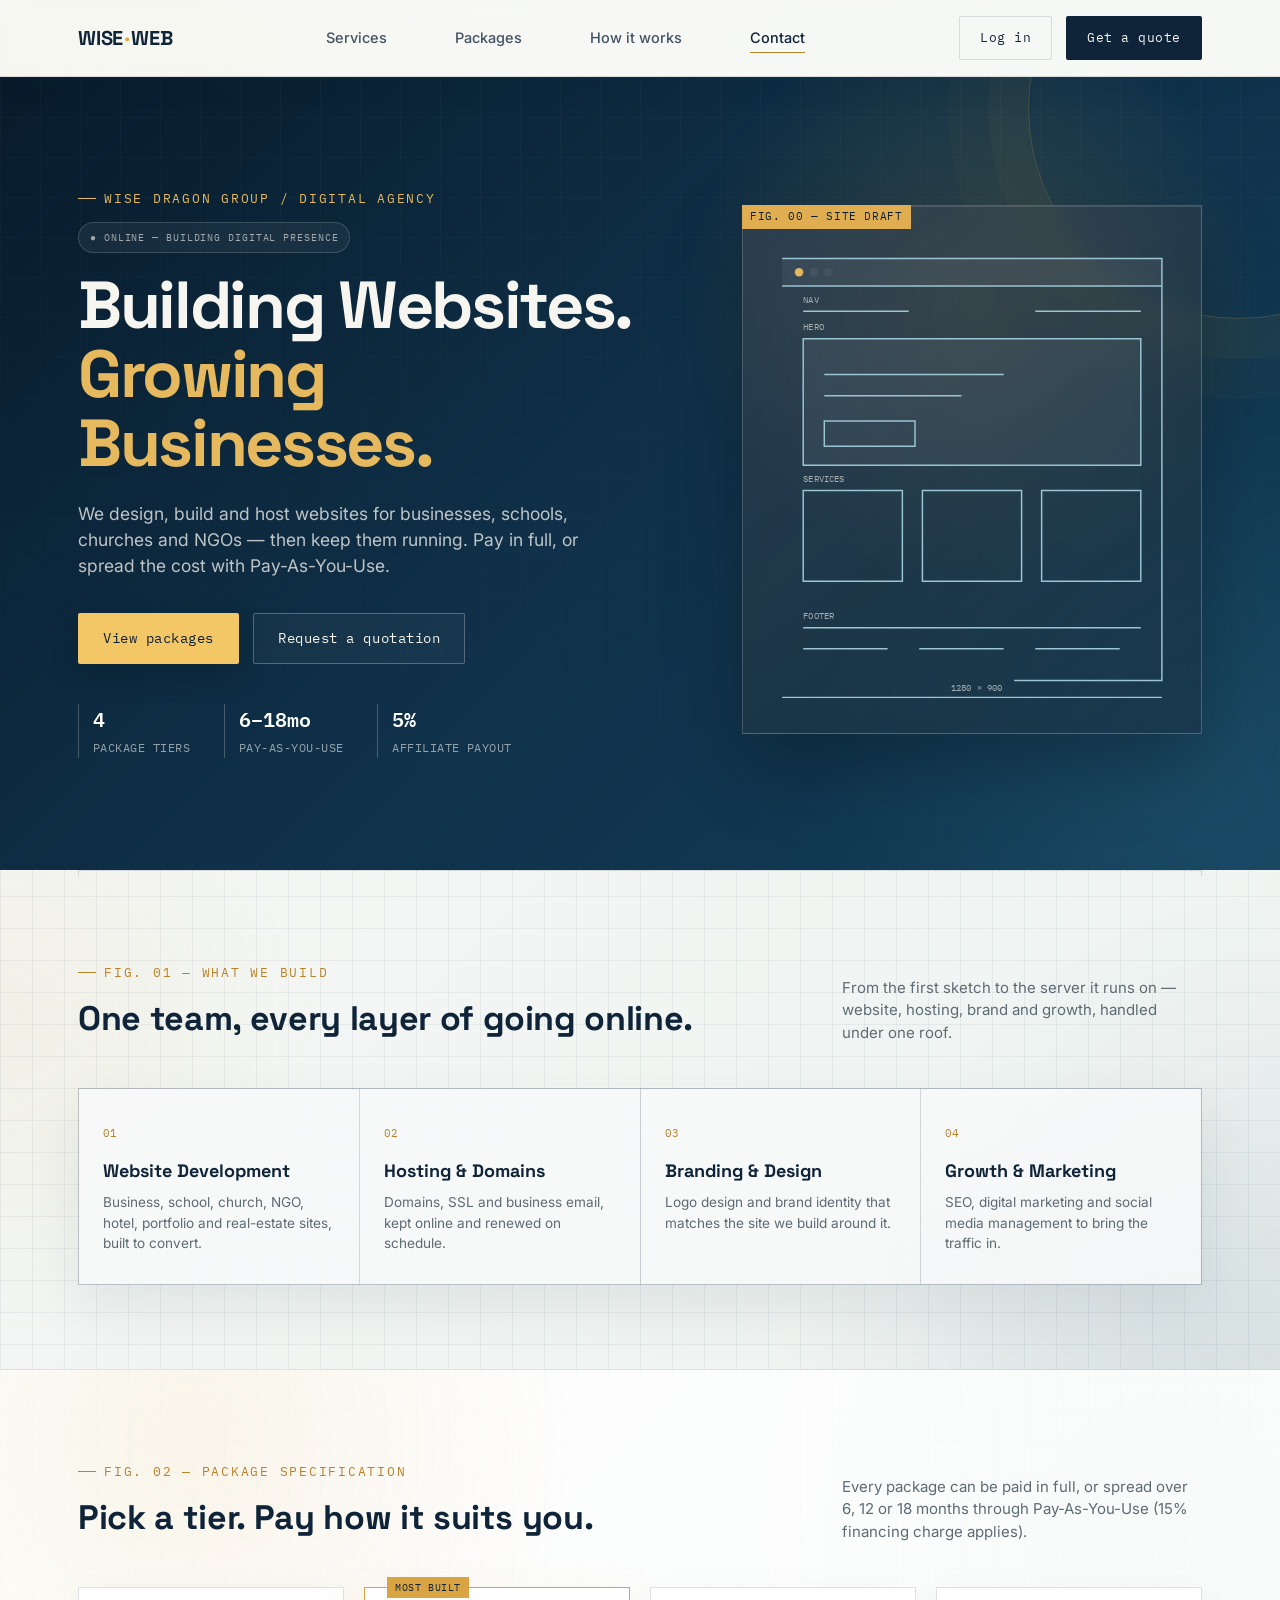
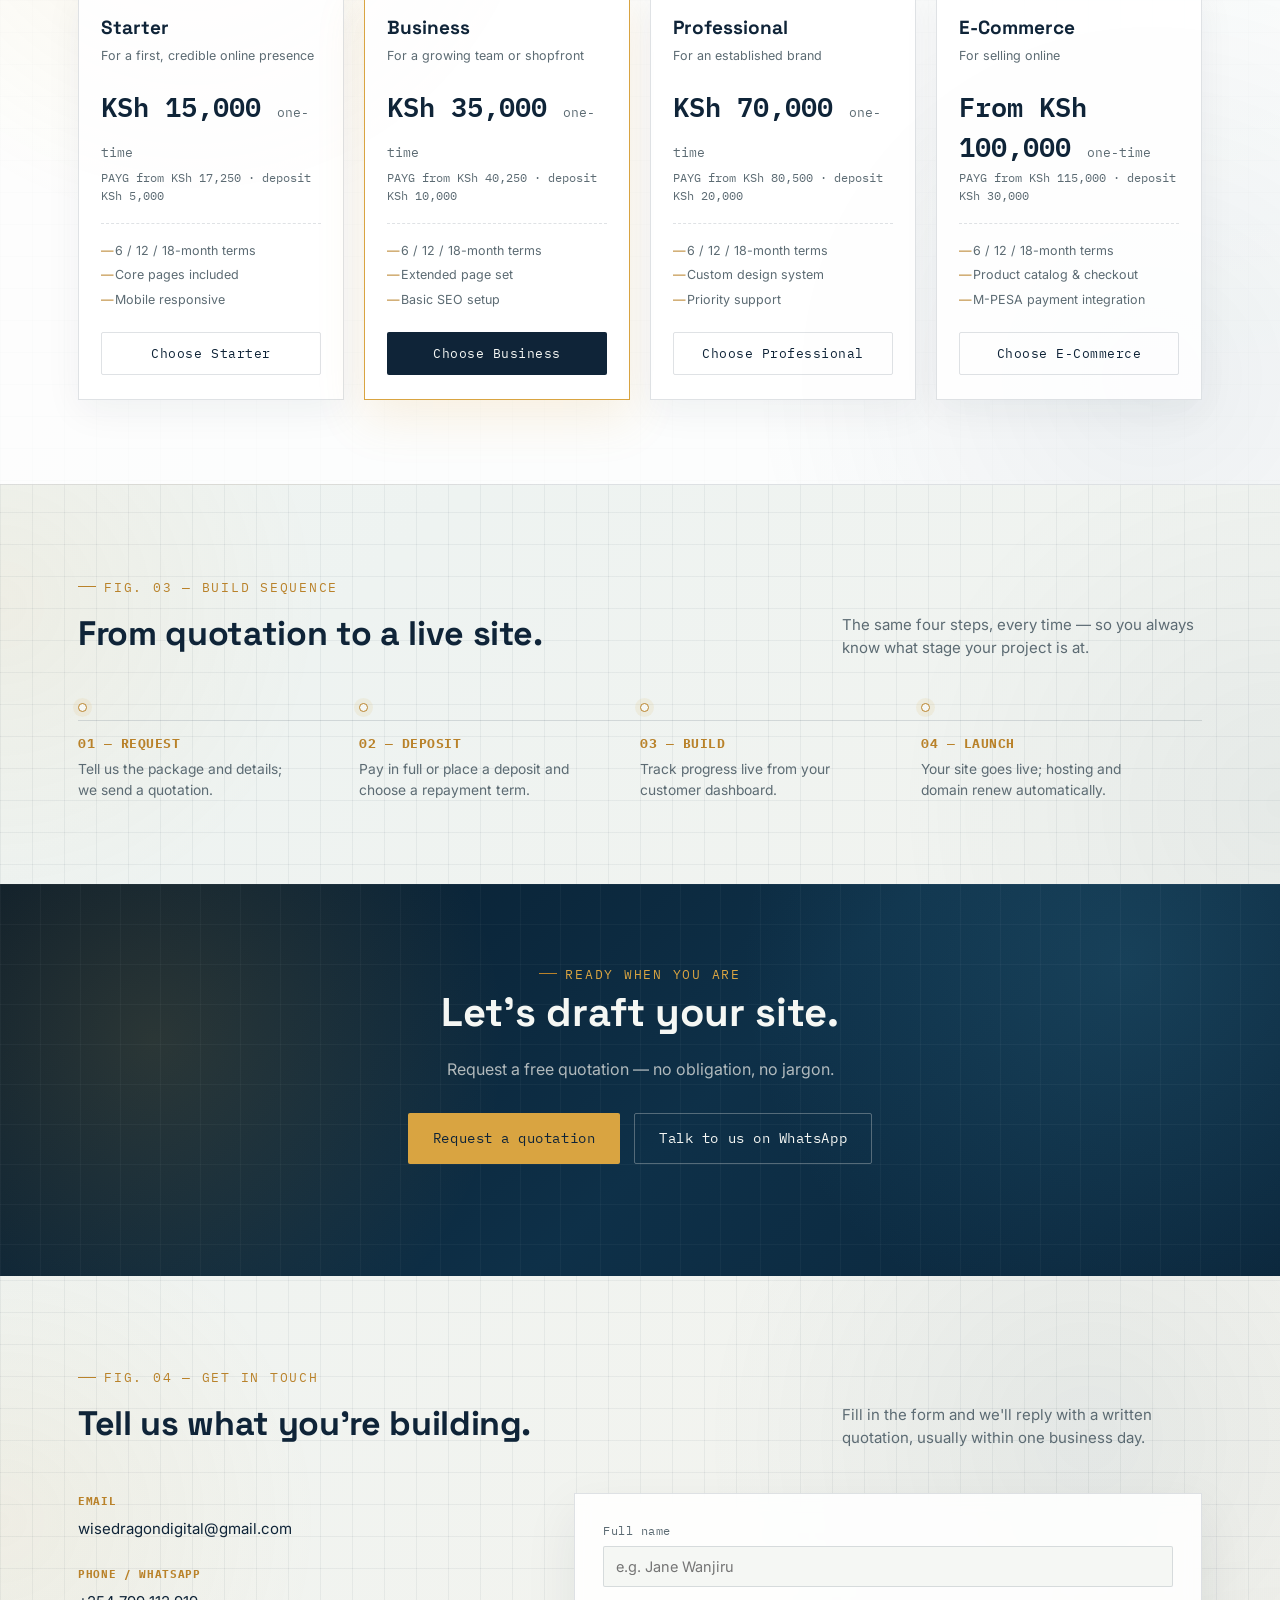
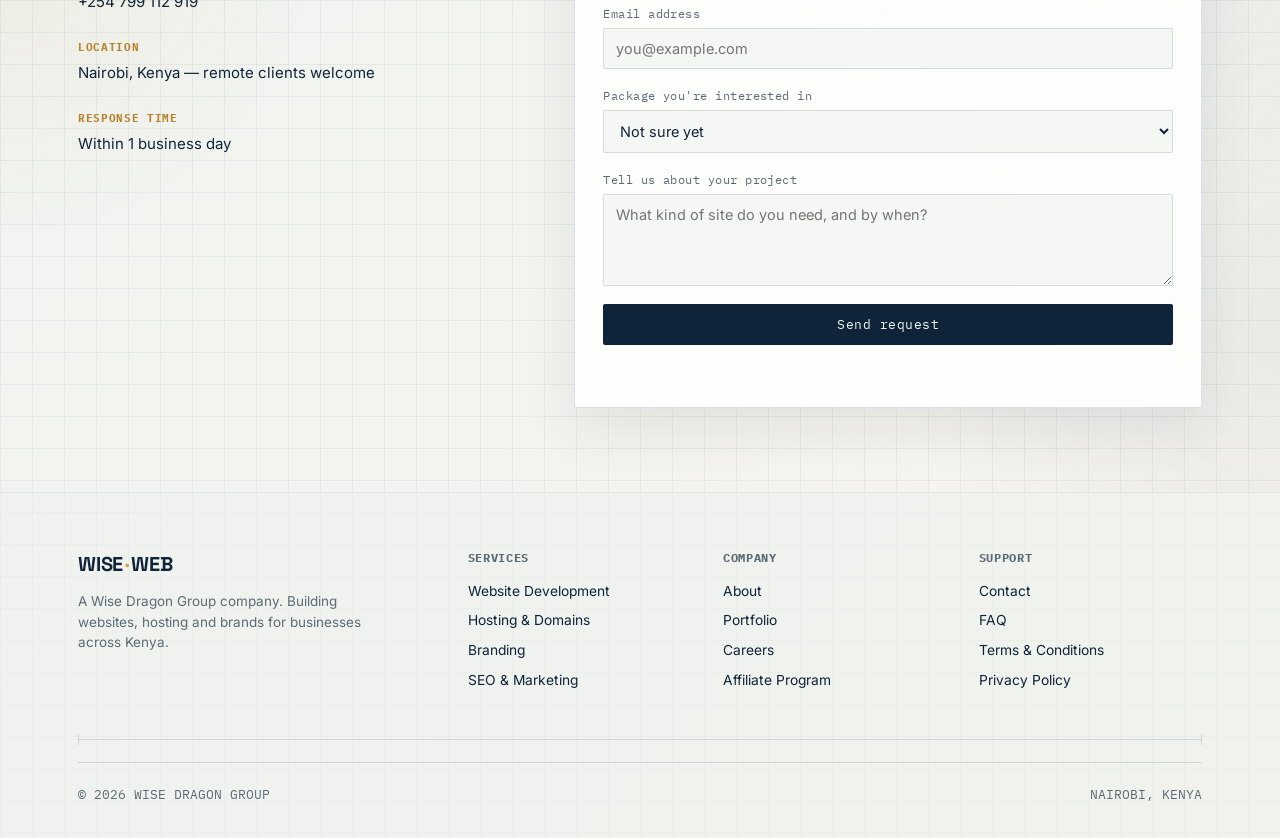
==== commit de8cd5af: "Update contact information" ====
--- a/index.html
+++ b/index.html
@@ -289,11 +289,11 @@
       <div class="contact-info">
         <div class="info-row">
           <h5>EMAIL</h5>
-          <a href="mailto:hello@wiseweb.co.ke">hello@wiseweb.co.ke</a>
+          <a href="mailto:hello@wiseweb.co.ke">wisedragondigital@gmail.com</a>
         </div>
         <div class="info-row">
           <h5>PHONE / WHATSAPP</h5>
-          <a href="tel:+254700000000">+254 700 000 000</a>
+          <a href="tel:+254700000000">+254 799 112 919</a>
         </div>
         <div class="info-row">
           <h5>LOCATION</h5>
--- a/styles.css
+++ b/styles.css
@@ -211,18 +211,93 @@
 .nav-toggle.is-open span:nth-child(2) { opacity: 0; }
 .nav-toggle.is-open span:nth-child(3) { transform: translateY(-5.5px) rotate(-45deg); }
 
+
 @media (max-width: 640px) {
+
+  /* Keep the navbar from becoming too wide */
+  .nav .wrap {
+    height: 68px;
+    padding-left: 18px;
+    padding-right: 18px;
+  }
+
+  /* Smaller logo on phones */
+  .logo {
+    font-size: 18px;
+  }
+
+  /* Hide navigation links until hamburger is opened */
+  .nav-links {
+    display: none;
+  }
+
   .nav-links.is-open {
     display: flex !important;
     flex-direction: column;
     position: absolute;
-    top: 76px; left: 0; right: 0;
+    top: 68px;
+    left: 0;
+    right: 0;
     background: var(--paper);
     padding: 20px 28px;
     border-bottom: 1px solid var(--grid-line-strong);
-  }
-  .nav-links.is-open a:not(:last-child) { margin-right: 0; margin-bottom: 16px; }
-}
+    gap: 0;
+  }
+
+  .nav-links.is-open a {
+    padding: 12px 0;
+  }
+
+  .nav-links.is-open a:not(:last-child) {
+    margin-right: 0;
+    margin-bottom: 8px;
+  }
+
+  /* Make the buttons slightly smaller */
+  .btn {
+    font-size: 12px;
+    padding: 9px 13px;
+  }
+
+  /* Keep Login visible */
+  .btn-ghost {
+    display: inline-flex;
+  }
+
+  /* Hide Get a quote on smaller screens */
+  .btn-primary {
+    display: none;
+  }
+
+  /* Show hamburger */
+  .nav-toggle {
+    display: flex;
+  }
+}
+
+/* Very small phones */
+@media (max-width: 380px) {
+
+  .nav .wrap {
+    padding-left: 12px;
+    padding-right: 12px;
+  }
+
+  .logo {
+    font-size: 16px;
+  }
+
+  .btn {
+    padding: 8px 10px;
+    font-size: 11px;
+  }
+
+  .nav-toggle {
+    padding: 6px;
+  }
+}
+
+
 
 /* ==========================================================================
    Hero — the signature element
@@ -866,3 +941,293 @@
     gap: 18px;
   }
 }
+
+
+
+/* =========================================================
+   MOBILE NAVBAR FIX — 320px AND BELOW
+   ========================================================= */
+
+@media (max-width: 640px) {
+
+  .nav .wrap {
+    height: 68px;
+    padding: 0 12px;
+    width: 100%;
+    box-sizing: border-box;
+  }
+
+  .logo {
+    font-size: 17px;
+    flex-shrink: 0;
+  }
+
+  /* Hide the navigation links until the menu is opened */
+  .nav-links {
+    display: none !important;
+  }
+
+  /* Show the navigation when hamburger is clicked */
+  .nav-links.is-open {
+    display: flex !important;
+    flex-direction: column;
+    position: absolute;
+    top: 68px;
+    left: 0;
+    right: 0;
+    width: 100%;
+    box-sizing: border-box;
+    background: var(--paper);
+    padding: 18px 24px;
+    border-bottom: 1px solid var(--grid-line-strong);
+    gap: 0;
+  }
+
+  .nav-links.is-open a {
+    display: block !important;
+    padding: 12px 0;
+  }
+
+  .nav-links.is-open a:not(:last-child) {
+    margin-right: 0 !important;
+    margin-bottom: 4px;
+  }
+
+  /* The container holding Login, Quote and hamburger */
+  .nav .wrap > div:last-child {
+    display: flex !important;
+    align-items: center;
+    gap: 6px !important;
+    flex-shrink: 0;
+  }
+
+  /* LOGIN — force it to remain visible */
+  .nav .btn-ghost {
+    display: inline-flex !important;
+    visibility: visible !important;
+    opacity: 1 !important;
+    white-space: nowrap;
+    padding: 8px 10px;
+    font-size: 11px;
+  }
+
+  /* Hide Get a Quote on mobile */
+  .nav .btn-primary {
+    display: none !important;
+  }
+
+  /* Show hamburger */
+  .nav .nav-toggle {
+    display: flex !important;
+    flex-shrink: 0;
+    padding: 7px;
+  }
+
+  .nav-toggle span {
+    width: 20px;
+  }
+}
+
+
+/* EXTRA SMALL PHONES — 320px */
+@media (max-width: 360px) {
+
+  .nav .wrap {
+    padding-left: 8px;
+    padding-right: 8px;
+  }
+
+  .logo {
+    font-size: 15px;
+  }
+
+  .nav .btn-ghost {
+    padding: 7px 8px;
+    font-size: 10px;
+  }
+
+  .nav .wrap > div:last-child {
+    gap: 3px !important;
+  }
+
+  .nav-toggle {
+    padding: 6px !important;
+  }
+}
+
+
+/* =========================================================
+   AUTHENTICATION PAGES
+   Login & Registration
+   ========================================================= */
+
+.auth-page {
+  min-height: 100vh;
+  display: flex;
+  align-items: center;
+  justify-content: center;
+  padding: 40px 20px;
+}
+
+.auth-box {
+  width: 100%;
+  max-width: 460px;
+  padding: 40px;
+  background: var(--paper-raised);
+  border: 1px solid var(--grid-line-strong);
+  box-shadow: 0 20px 50px rgba(15, 36, 56, 0.08);
+}
+
+.auth-box .logo {
+  margin-bottom: 28px;
+}
+
+.auth-box h1 {
+  font-family: var(--font-display);
+  font-size: clamp(28px, 5vw, 38px);
+  line-height: 1.1;
+  margin-bottom: 10px;
+}
+
+.auth-subtitle {
+  color: var(--slate);
+  font-size: 14px;
+  margin-bottom: 30px;
+}
+
+.auth-box form {
+  display: flex;
+  flex-direction: column;
+  gap: 18px;
+}
+
+.auth-box .field {
+  display: flex;
+  flex-direction: column;
+  gap: 6px;
+}
+
+.auth-box .field label {
+  font-family: var(--font-mono);
+  font-size: 11.5px;
+  letter-spacing: 0.04em;
+  color: var(--slate);
+}
+
+.auth-box .field input {
+  width: 100%;
+  font-family: var(--font-body);
+  font-size: 14px;
+  color: var(--ink);
+  background: var(--paper);
+  border: 1px solid var(--grid-line-strong);
+  border-radius: var(--radius);
+  padding: 12px;
+  outline: none;
+}
+
+.auth-box .field input:focus {
+  border-color: var(--gold-deep);
+}
+
+.auth-box button[type="submit"] {
+  width: 100%;
+  min-height: 46px;
+  display: flex !important;
+  align-items: center;
+  justify-content: center;
+  visibility: visible !important;
+  opacity: 1 !important;
+  margin-top: 4px;
+}
+
+.auth-register {
+  text-align: center;
+  margin-top: 24px;
+  font-size: 13px;
+  color: var(--slate);
+}
+
+.auth-register a {
+  color: var(--gold-deep);
+  font-weight: 600;
+}
+
+.auth-register a:hover {
+  text-decoration: underline;
+}
+
+
+/* =========================================================
+   AUTH — MOBILE
+   ========================================================= */
+
+@media (max-width: 640px) {
+
+  .auth-page {
+    min-height: 100vh;
+    padding: 24px 14px;
+    align-items: flex-start;
+  }
+
+  .auth-box {
+    width: 100%;
+    max-width: 100%;
+    padding: 28px 20px;
+    margin-top: 20px;
+  }
+
+  .auth-box h1 {
+    font-size: 28px;
+  }
+
+  .auth-subtitle {
+    margin-bottom: 24px;
+  }
+
+  .auth-box form {
+    gap: 16px;
+  }
+
+  .auth-box button[type="submit"] {
+    display: flex !important;
+    width: 100% !important;
+    min-height: 48px;
+    padding: 12px 16px !important;
+  }
+}
+
+
+/* =========================================================
+   AUTH — VERY SMALL PHONES (320px)
+   ========================================================= */
+
+@media (max-width: 360px) {
+
+  .auth-page {
+    padding: 16px 10px;
+  }
+
+  .auth-box {
+    padding: 24px 16px;
+    margin-top: 10px;
+  }
+
+  .auth-box .logo {
+    margin-bottom: 20px;
+  }
+
+  .auth-box h1 {
+    font-size: 25px;
+  }
+
+  .auth-box .field input {
+    font-size: 14px;
+    padding: 11px 10px;
+  }
+
+  .auth-box button[type="submit"] {
+    min-height: 48px;
+    font-size: 12px;
+  }
+}
